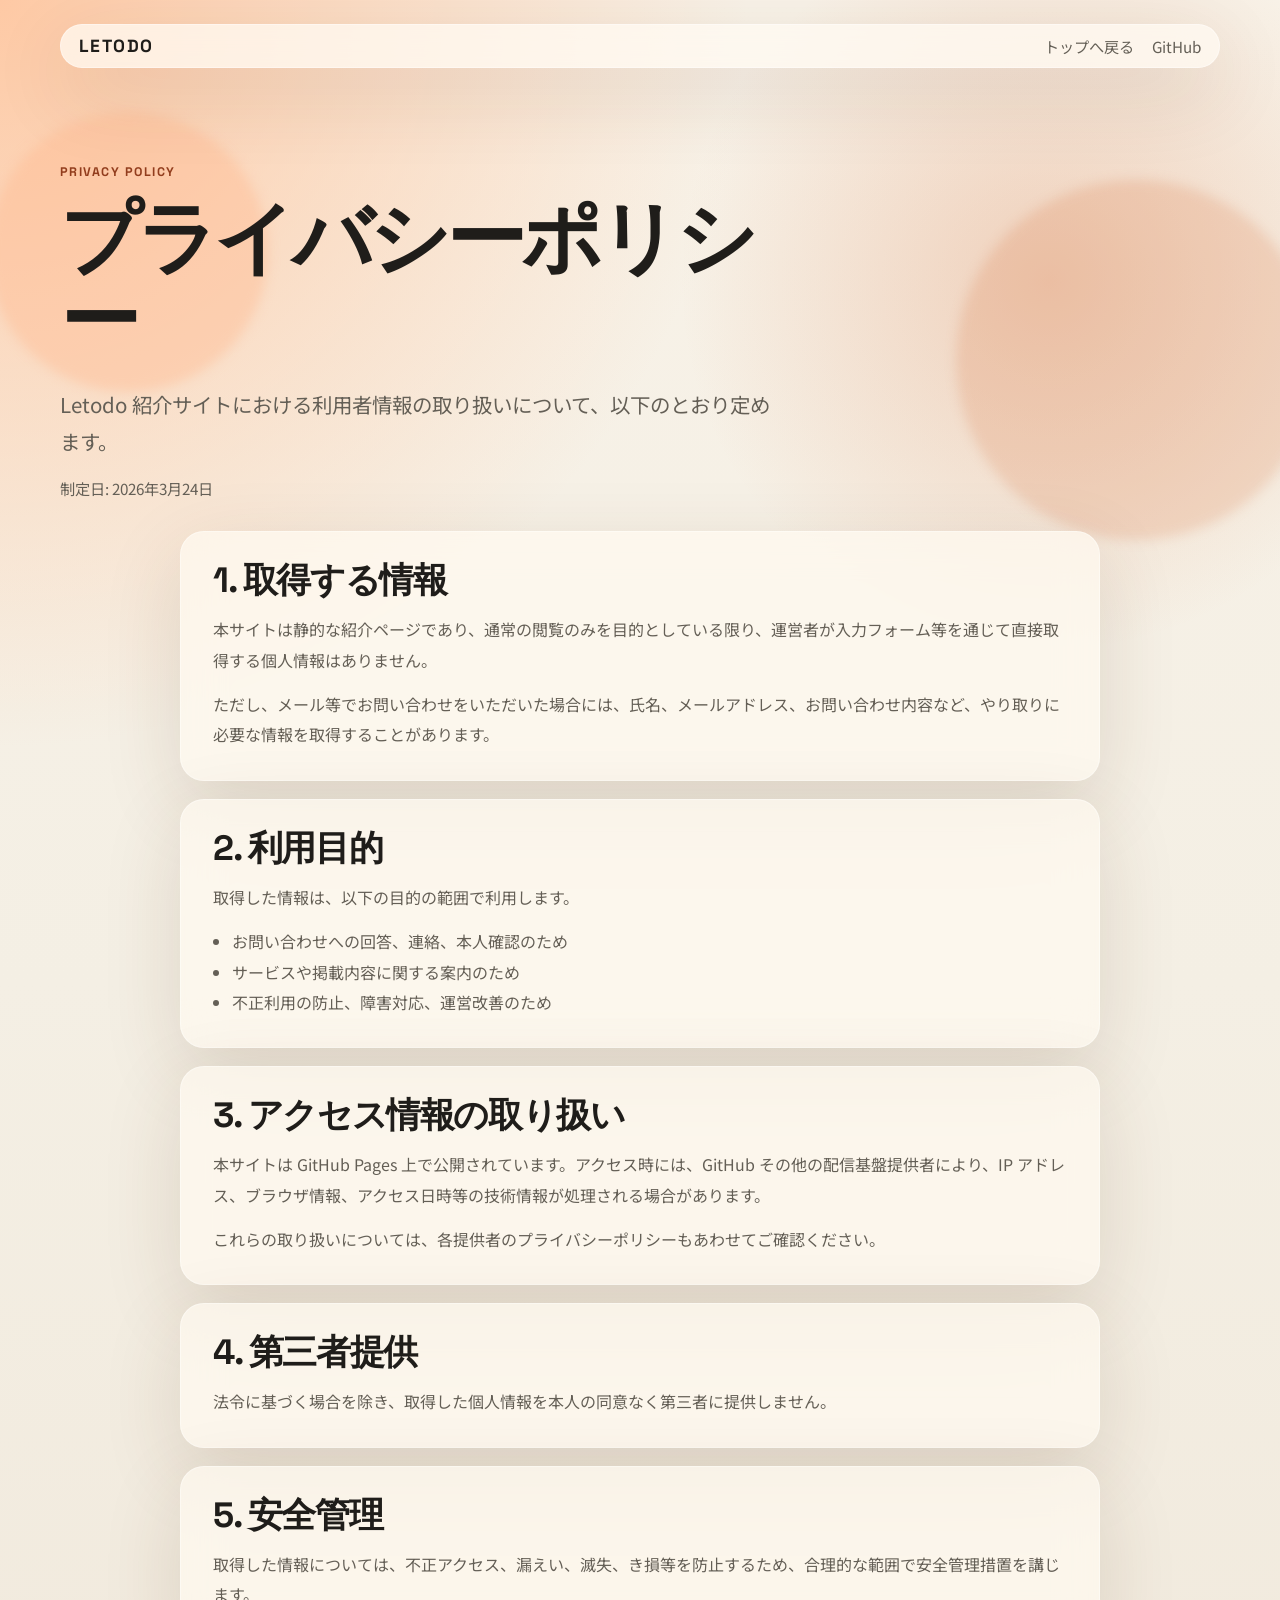
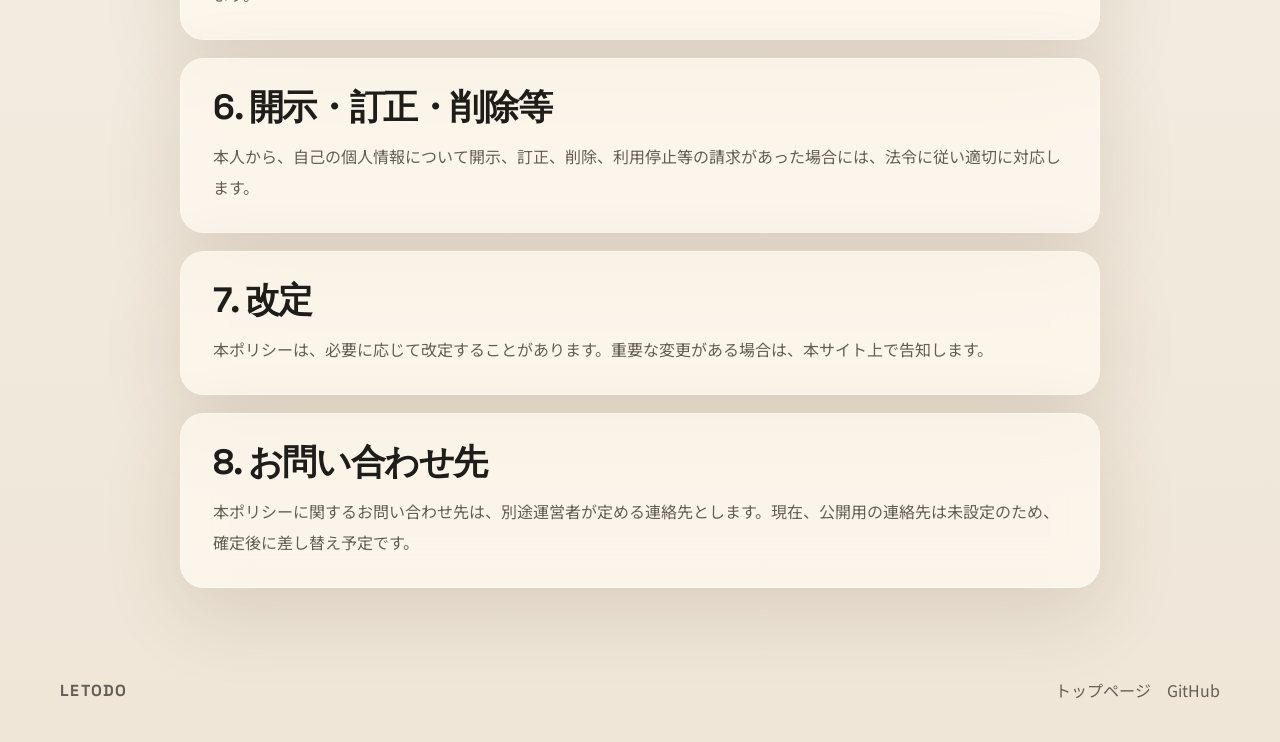
==== privacy.html @ 453f0f86 "プライバシーポリシーページを追加" ====
<!DOCTYPE html>
<html lang="ja">
  <head>
    <meta charset="UTF-8" />
    <meta name="viewport" content="width=device-width, initial-scale=1.0" />
    <title>Letodo | プライバシーポリシー</title>
    <meta
      name="description"
      content="Letodo 紹介サイトにおける個人情報の取り扱い方針をまとめたページです。"
    />
    <meta property="og:title" content="Letodo | プライバシーポリシー" />
    <meta
      property="og:description"
      content="Letodo 紹介サイトにおける個人情報の取り扱い方針。"
    />
    <meta property="og:type" content="website" />
    <meta property="og:locale" content="ja_JP" />
    <link rel="stylesheet" href="./styles.css" />
  </head>
  <body>
    <div class="page-shell page-shell--legal">
      <header class="hero hero--compact">
        <div class="hero__glow hero__glow--left"></div>
        <div class="hero__glow hero__glow--right"></div>
        <nav class="nav">
          <a class="nav__brand" href="./index.html">Letodo</a>
          <div class="nav__links">
            <a href="./index.html">トップへ戻る</a>
            <a href="https://github.com/hitaiji/letodo-site">GitHub</a>
          </div>
        </nav>

        <div class="legal-hero">
          <p class="eyebrow">Privacy Policy</p>
          <h1>プライバシーポリシー</h1>
          <p class="hero__lead">
            Letodo 紹介サイトにおける利用者情報の取り扱いについて、以下のとおり定めます。
          </p>
          <p class="legal-meta">制定日: 2026年3月24日</p>
        </div>
      </header>

      <main class="legal-main">
        <section class="legal-card">
          <h2>1. 取得する情報</h2>
          <p>
            本サイトは静的な紹介ページであり、通常の閲覧のみを目的としている限り、運営者が入力フォーム等を通じて直接取得する個人情報はありません。
          </p>
          <p>
            ただし、メール等でお問い合わせをいただいた場合には、氏名、メールアドレス、お問い合わせ内容など、やり取りに必要な情報を取得することがあります。
          </p>
        </section>

        <section class="legal-card">
          <h2>2. 利用目的</h2>
          <p>取得した情報は、以下の目的の範囲で利用します。</p>
          <ul class="legal-list">
            <li>お問い合わせへの回答、連絡、本人確認のため</li>
            <li>サービスや掲載内容に関する案内のため</li>
            <li>不正利用の防止、障害対応、運営改善のため</li>
          </ul>
        </section>

        <section class="legal-card">
          <h2>3. アクセス情報の取り扱い</h2>
          <p>
            本サイトは GitHub Pages 上で公開されています。アクセス時には、GitHub その他の配信基盤提供者により、IP アドレス、ブラウザ情報、アクセス日時等の技術情報が処理される場合があります。
          </p>
          <p>
            これらの取り扱いについては、各提供者のプライバシーポリシーもあわせてご確認ください。
          </p>
        </section>

        <section class="legal-card">
          <h2>4. 第三者提供</h2>
          <p>
            法令に基づく場合を除き、取得した個人情報を本人の同意なく第三者に提供しません。
          </p>
        </section>

        <section class="legal-card">
          <h2>5. 安全管理</h2>
          <p>
            取得した情報については、不正アクセス、漏えい、滅失、き損等を防止するため、合理的な範囲で安全管理措置を講じます。
          </p>
        </section>

        <section class="legal-card">
          <h2>6. 開示・訂正・削除等</h2>
          <p>
            本人から、自己の個人情報について開示、訂正、削除、利用停止等の請求があった場合には、法令に従い適切に対応します。
          </p>
        </section>

        <section class="legal-card">
          <h2>7. 改定</h2>
          <p>
            本ポリシーは、必要に応じて改定することがあります。重要な変更がある場合は、本サイト上で告知します。
          </p>
        </section>

        <section class="legal-card">
          <h2>8. お問い合わせ先</h2>
          <p>
            本ポリシーに関するお問い合わせ先は、別途運営者が定める連絡先とします。現在、公開用の連絡先は未設定のため、確定後に差し替え予定です。
          </p>
        </section>
      </main>

      <footer class="site-footer">
        <p class="site-footer__brand">Letodo</p>
        <div class="site-footer__links">
          <a href="./index.html">トップページ</a>
          <a href="https://github.com/hitaiji/letodo-site">GitHub</a>
        </div>
      </footer>
    </div>
  </body>
</html>
---- styles.css ----
@import url("https://fonts.googleapis.com/css2?family=Space+Grotesk:wght@400;500;700&family=Noto+Sans+JP:wght@400;500;700&display=swap");

:root {
  --bg: #f4efe4;
  --surface: rgba(255, 250, 240, 0.72);
  --surface-strong: #fff9ef;
  --text: #1f1d1a;
  --muted: #645f56;
  --line: rgba(31, 29, 26, 0.12);
  --accent: #d96d3b;
  --accent-deep: #923d1d;
  --accent-soft: #ffd8c3;
  --shadow: 0 24px 80px rgba(83, 52, 24, 0.14);
  --radius-xl: 32px;
  --radius-lg: 24px;
  --radius-md: 18px;
  --max-width: 1160px;
}

* {
  box-sizing: border-box;
}

html {
  scroll-behavior: smooth;
}

body {
  margin: 0;
  color: var(--text);
  font-family: "Noto Sans JP", sans-serif;
  background:
    radial-gradient(circle at top left, rgba(255, 194, 153, 0.85), transparent 28%),
    radial-gradient(circle at 82% 12%, rgba(220, 122, 72, 0.28), transparent 16%),
    linear-gradient(180deg, #f8f2e8 0%, #f4efe4 42%, #efe6d8 100%);
}

a {
  color: inherit;
  text-decoration: none;
}

.page-shell {
  overflow: hidden;
}

.page-shell--legal {
  min-height: 100vh;
}

.hero,
.section {
  position: relative;
  width: min(calc(100% - 32px), var(--max-width));
  margin: 0 auto;
}

.hero {
  min-height: 100vh;
  padding: 24px 0 72px;
}

.hero--compact {
  min-height: auto;
  padding-bottom: 24px;
}

.hero__glow {
  position: absolute;
  z-index: 0;
  border-radius: 999px;
  filter: blur(6px);
}

.hero__glow--left {
  top: 112px;
  left: -72px;
  width: 280px;
  height: 280px;
  background: rgba(255, 186, 145, 0.44);
}

.hero__glow--right {
  top: 180px;
  right: -96px;
  width: 360px;
  height: 360px;
  background: rgba(217, 109, 59, 0.18);
}

.nav,
.hero__content,
.problem-list,
.value-grid,
.band-card,
.status-panel,
.cta-card {
  position: relative;
  z-index: 1;
}

.nav {
  display: flex;
  align-items: center;
  justify-content: space-between;
  gap: 24px;
  padding: 10px 18px;
  background: rgba(255, 250, 242, 0.75);
  border: 1px solid rgba(255, 255, 255, 0.4);
  border-radius: 999px;
  box-shadow: var(--shadow);
  backdrop-filter: blur(18px);
}

.nav__brand {
  font-family: "Space Grotesk", sans-serif;
  font-size: 1.1rem;
  font-weight: 700;
  letter-spacing: 0.08em;
  text-transform: uppercase;
}

.nav__links {
  display: flex;
  gap: 18px;
  color: var(--muted);
  font-size: 0.95rem;
}

.hero__content {
  padding-top: 104px;
}

.eyebrow,
.section__kicker,
.highlight-card__label,
.value-card__index {
  font-family: "Space Grotesk", sans-serif;
  letter-spacing: 0.12em;
  text-transform: uppercase;
}

.eyebrow,
.section__kicker {
  color: var(--accent-deep);
  font-size: 0.78rem;
  font-weight: 700;
}

h1,
h2,
h3 {
  margin: 0;
  line-height: 1.02;
}

h1,
h2 {
  font-family: "Space Grotesk", sans-serif;
}

h1 {
  max-width: 10ch;
  margin-top: 18px;
  font-size: clamp(3.8rem, 10vw, 7.5rem);
  letter-spacing: -0.06em;
}

.hero__lead,
.section__body,
.problem-item p,
.value-card p,
.band-card p,
.cta-card p,
.highlight-card p {
  color: var(--muted);
  line-height: 1.8;
}

.hero__lead {
  max-width: 720px;
  margin: 24px 0 0;
  font-size: clamp(1.05rem, 1.8vw, 1.28rem);
}

.hero__actions {
  display: flex;
  flex-wrap: wrap;
  gap: 14px;
  margin-top: 32px;
}

.button {
  display: inline-flex;
  align-items: center;
  justify-content: center;
  min-height: 52px;
  padding: 0 22px;
  border-radius: 999px;
  border: 1px solid transparent;
  font-weight: 700;
  transition:
    transform 180ms ease,
    background-color 180ms ease,
    border-color 180ms ease;
}

.button:hover {
  transform: translateY(-1px);
}

.button--primary {
  color: #fff8ef;
  background: linear-gradient(135deg, var(--accent) 0%, var(--accent-deep) 100%);
  box-shadow: 0 18px 36px rgba(146, 61, 29, 0.22);
}

.button--ghost {
  color: var(--text);
  background: rgba(255, 252, 247, 0.64);
  border-color: rgba(31, 29, 26, 0.12);
}

.hero__highlights {
  display: grid;
  grid-template-columns: repeat(3, minmax(0, 1fr));
  gap: 18px;
  margin-top: 72px;
}

.legal-hero,
.site-footer {
  position: relative;
  z-index: 1;
}

.legal-hero {
  max-width: 760px;
  padding-top: 84px;
}

.legal-hero h1 {
  max-width: none;
  font-size: clamp(3rem, 8vw, 5rem);
}

.legal-meta {
  margin: 18px 0 0;
  color: var(--muted);
  font-size: 0.95rem;
}

.highlight-card,
.problem-item,
.value-card,
.band-card,
.status-panel,
.cta-card {
  background: var(--surface);
  border: 1px solid rgba(255, 255, 255, 0.38);
  border-radius: var(--radius-lg);
  box-shadow: var(--shadow);
  backdrop-filter: blur(20px);
}

.highlight-card,
.problem-item,
.value-card {
  padding: 24px;
}

.highlight-card__label,
.value-card__index {
  color: var(--accent-deep);
  font-size: 0.76rem;
  font-weight: 700;
}

.highlight-card p,
.problem-item p,
.value-card p {
  margin: 14px 0 0;
}

.section {
  padding: 36px 0 84px;
}

.section--split {
  display: grid;
  grid-template-columns: minmax(0, 0.92fr) minmax(0, 1.08fr);
  gap: 28px;
  align-items: start;
}

.section h2 {
  margin-top: 12px;
  font-size: clamp(2rem, 5vw, 3.5rem);
  letter-spacing: -0.05em;
}

.problem-list,
.value-grid {
  display: grid;
  gap: 18px;
}

.problem-item h3,
.value-card h3 {
  font-size: 1.35rem;
}

.value-grid {
  grid-template-columns: repeat(3, minmax(0, 1fr));
  margin-top: 28px;
}

.band-card,
.cta-card {
  padding: 34px;
}

.section--band,
.section--cta {
  padding-top: 8px;
}

.status-panel {
  padding: 18px;
}

.status-panel__row {
  display: flex;
  justify-content: space-between;
  gap: 16px;
  padding: 18px 12px;
  border-bottom: 1px solid var(--line);
}

.status-panel__row:last-child {
  border-bottom: 0;
}

.status-panel__row span {
  color: var(--muted);
}

.status-panel__row strong {
  max-width: 18ch;
  text-align: right;
}

.legal-main {
  width: min(calc(100% - 32px), 920px);
  margin: 0 auto;
  padding: 8px 0 72px;
}

.legal-card {
  margin-bottom: 18px;
  padding: 30px 32px;
  background: var(--surface);
  border: 1px solid rgba(255, 255, 255, 0.38);
  border-radius: var(--radius-lg);
  box-shadow: var(--shadow);
  backdrop-filter: blur(20px);
}

.legal-card h2 {
  margin-bottom: 16px;
  font-size: clamp(1.5rem, 4vw, 2.2rem);
  letter-spacing: -0.04em;
}

.legal-card p {
  margin: 0 0 14px;
  color: var(--muted);
  line-height: 1.9;
}

.legal-card p:last-child {
  margin-bottom: 0;
}

.legal-list {
  margin: 0;
  padding-left: 1.2rem;
  color: var(--muted);
  line-height: 1.9;
}

.site-footer {
  display: flex;
  align-items: center;
  justify-content: space-between;
  gap: 18px;
  width: min(calc(100% - 32px), var(--max-width));
  margin: 0 auto;
  padding: 0 0 40px;
  color: var(--muted);
}

.site-footer__brand {
  margin: 0;
  font-family: "Space Grotesk", sans-serif;
  font-weight: 700;
  letter-spacing: 0.08em;
  text-transform: uppercase;
}

.site-footer__links {
  display: flex;
  flex-wrap: wrap;
  gap: 16px;
}

@media (max-width: 980px) {
  .hero__highlights,
  .value-grid,
  .section--split {
    grid-template-columns: 1fr;
  }

  .hero__content {
    padding-top: 72px;
  }

  .legal-hero {
    padding-top: 64px;
  }

  h1 {
    max-width: none;
  }
}

@media (max-width: 720px) {
  .hero,
  .section,
  .legal-main,
  .site-footer {
    width: min(calc(100% - 20px), var(--max-width));
  }

  .nav {
    align-items: flex-start;
    flex-direction: column;
    border-radius: 28px;
  }

  .nav__links {
    flex-wrap: wrap;
  }

  .hero {
    padding-bottom: 48px;
  }

  .hero__content {
    padding-top: 56px;
  }

  .legal-hero {
    padding-top: 48px;
  }

  h1 {
    font-size: clamp(3rem, 16vw, 4.4rem);
  }

  .highlight-card,
  .problem-item,
  .value-card,
  .band-card,
  .status-panel,
  .cta-card,
  .legal-card {
    border-radius: var(--radius-md);
  }

  .status-panel__row {
    flex-direction: column;
  }

  .status-panel__row strong {
    max-width: none;
    text-align: left;
  }

  .legal-card {
    padding: 24px 22px;
  }

  .site-footer {
    align-items: flex-start;
    flex-direction: column;
    padding-bottom: 32px;
  }
}
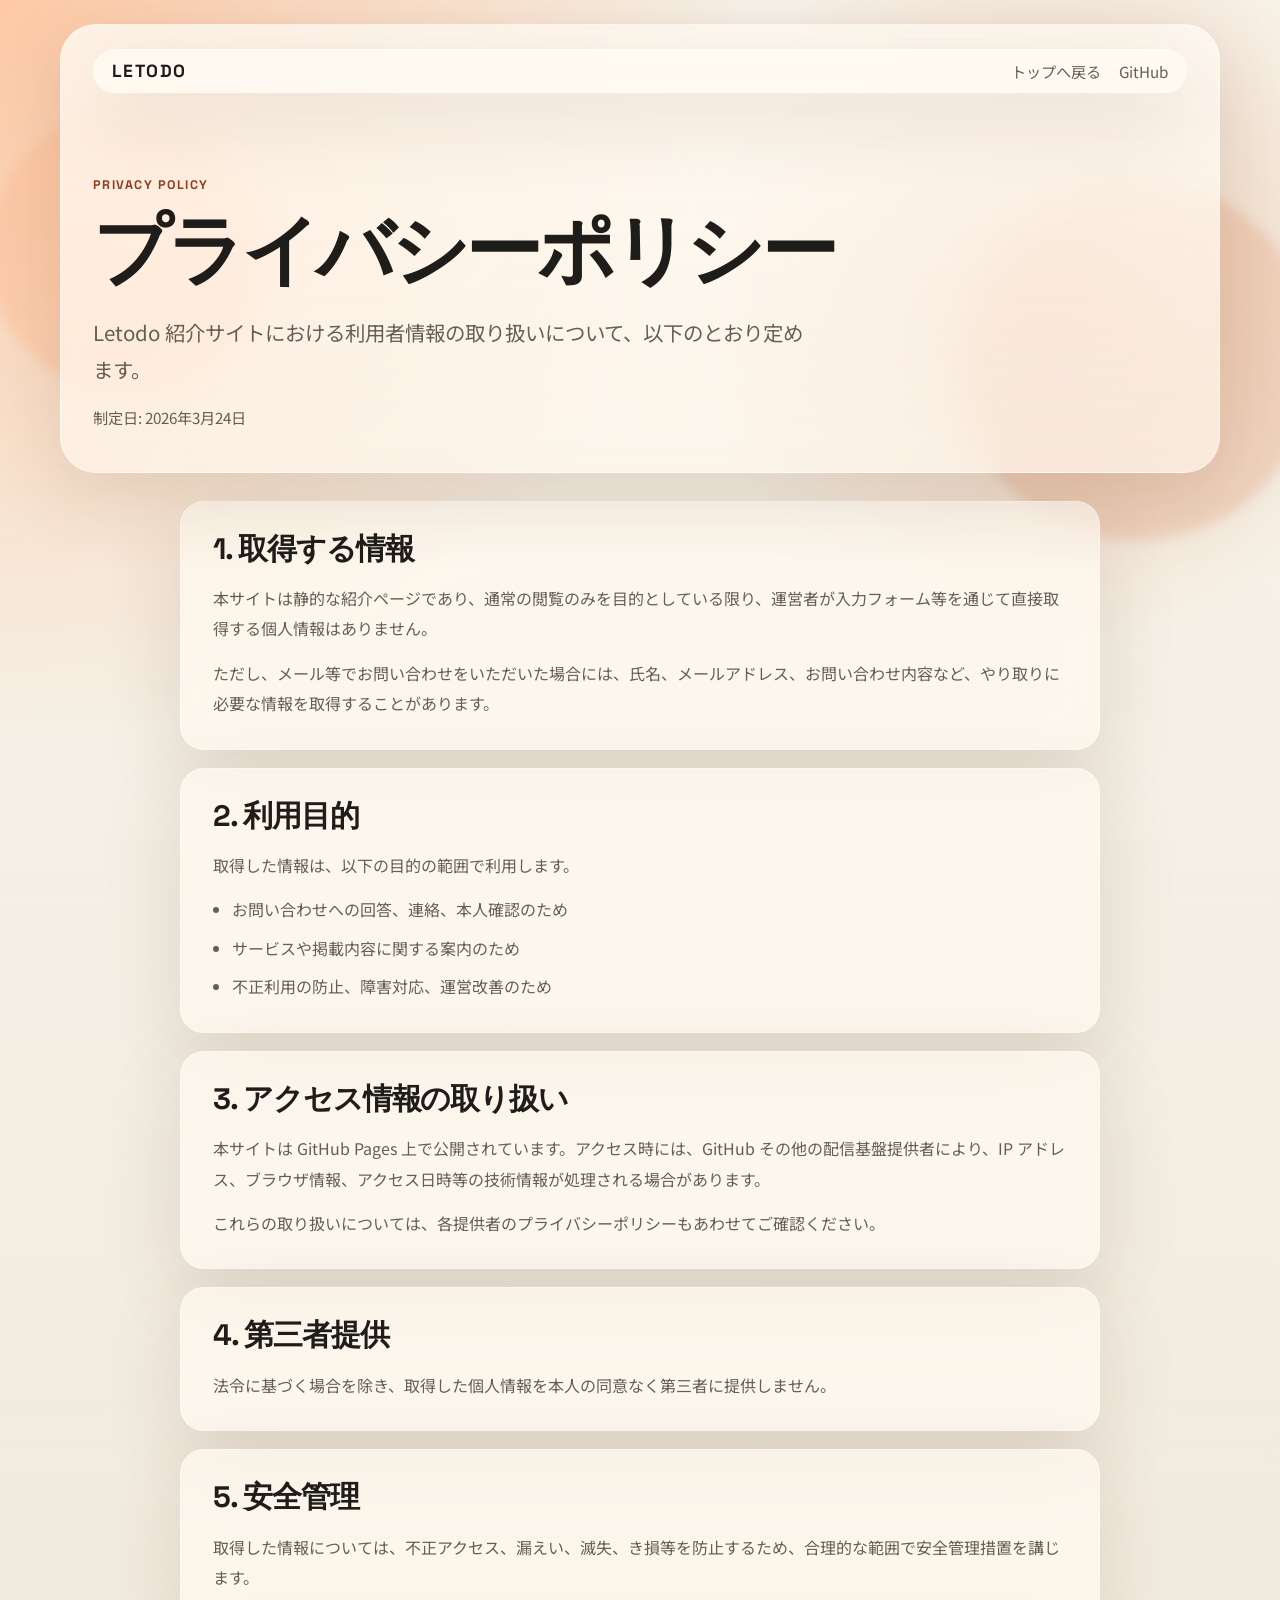
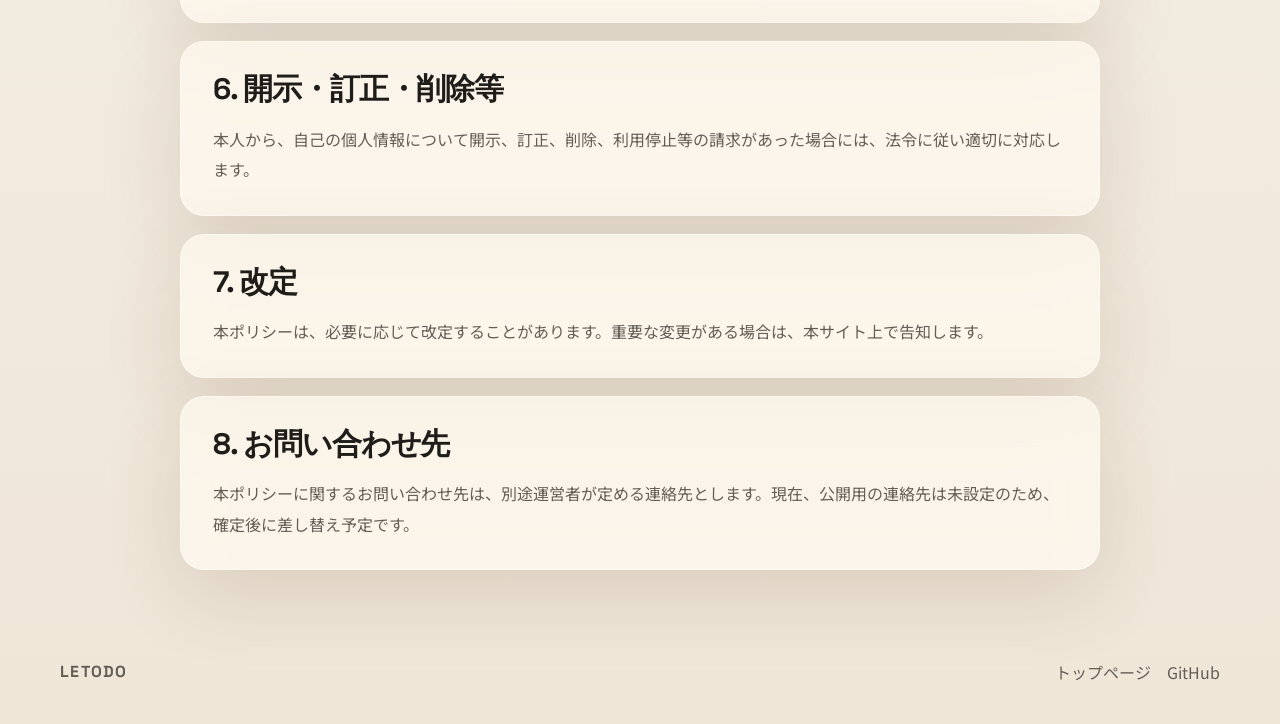
==== commit c986ff4e: "プライバシーポリシーページのレイアウトを調整" ====
--- a/privacy.html
+++ b/privacy.html
@@ -19,24 +19,26 @@
   </head>
   <body>
     <div class="page-shell page-shell--legal">
-      <header class="hero hero--compact">
+      <header class="legal-header">
         <div class="hero__glow hero__glow--left"></div>
         <div class="hero__glow hero__glow--right"></div>
-        <nav class="nav">
-          <a class="nav__brand" href="./index.html">Letodo</a>
-          <div class="nav__links">
-            <a href="./index.html">トップへ戻る</a>
-            <a href="https://github.com/hitaiji/letodo-site">GitHub</a>
+        <div class="legal-frame">
+          <nav class="nav">
+            <a class="nav__brand" href="./index.html">Letodo</a>
+            <div class="nav__links">
+              <a href="./index.html">トップへ戻る</a>
+              <a href="https://github.com/hitaiji/letodo-site">GitHub</a>
+            </div>
+          </nav>
+
+          <div class="legal-hero">
+            <p class="eyebrow">Privacy Policy</p>
+            <h1>プライバシーポリシー</h1>
+            <p class="hero__lead">
+              Letodo 紹介サイトにおける利用者情報の取り扱いについて、以下のとおり定めます。
+            </p>
+            <p class="legal-meta">制定日: 2026年3月24日</p>
           </div>
-        </nav>
-
-        <div class="legal-hero">
-          <p class="eyebrow">Privacy Policy</p>
-          <h1>プライバシーポリシー</h1>
-          <p class="hero__lead">
-            Letodo 紹介サイトにおける利用者情報の取り扱いについて、以下のとおり定めます。
-          </p>
-          <p class="legal-meta">制定日: 2026年3月24日</p>
         </div>
       </header>
 
--- a/styles.css
+++ b/styles.css
@@ -48,6 +48,7 @@
   min-height: 100vh;
 }
 
+.legal-header,
 .hero,
 .section {
   position: relative;
@@ -63,6 +64,10 @@
 .hero--compact {
   min-height: auto;
   padding-bottom: 24px;
+}
+
+.legal-header {
+  padding: 24px 0 28px;
 }
 
 .hero__glow {
@@ -228,20 +233,30 @@
   margin-top: 72px;
 }
 
+.legal-frame,
 .legal-hero,
 .site-footer {
   position: relative;
   z-index: 1;
 }
 
+.legal-frame {
+  padding: 24px 32px 36px;
+  background: linear-gradient(180deg, rgba(255, 250, 242, 0.82), rgba(255, 247, 237, 0.66));
+  border: 1px solid rgba(255, 255, 255, 0.42);
+  border-radius: 36px;
+  box-shadow: var(--shadow);
+  backdrop-filter: blur(18px);
+}
+
 .legal-hero {
   max-width: 760px;
-  padding-top: 84px;
+  padding: 72px 0 8px;
 }
 
 .legal-hero h1 {
   max-width: none;
-  font-size: clamp(3rem, 8vw, 5rem);
+  font-size: clamp(2.8rem, 7vw, 4.8rem);
 }
 
 .legal-meta {
@@ -353,7 +368,7 @@
 .legal-main {
   width: min(calc(100% - 32px), 920px);
   margin: 0 auto;
-  padding: 8px 0 72px;
+  padding: 0 0 72px;
 }
 
 .legal-card {
@@ -368,8 +383,9 @@
 
 .legal-card h2 {
   margin-bottom: 16px;
-  font-size: clamp(1.5rem, 4vw, 2.2rem);
+  font-size: clamp(1.35rem, 3vw, 1.85rem);
   letter-spacing: -0.04em;
+  line-height: 1.2;
 }
 
 .legal-card p {
@@ -387,6 +403,10 @@
   padding-left: 1.2rem;
   color: var(--muted);
   line-height: 1.9;
+}
+
+.legal-list li + li {
+  margin-top: 8px;
 }
 
 .site-footer {
@@ -425,8 +445,12 @@
     padding-top: 72px;
   }
 
+  .legal-frame {
+    padding: 24px 26px 32px;
+  }
+
   .legal-hero {
-    padding-top: 64px;
+    padding-top: 56px;
   }
 
   h1 {
@@ -436,6 +460,7 @@
 
 @media (max-width: 720px) {
   .hero,
+  .legal-header,
   .section,
   .legal-main,
   .site-footer {
@@ -456,12 +481,21 @@
     padding-bottom: 48px;
   }
 
+  .legal-header {
+    padding-bottom: 20px;
+  }
+
   .hero__content {
     padding-top: 56px;
   }
 
+  .legal-frame {
+    padding: 18px 18px 24px;
+    border-radius: 24px;
+  }
+
   .legal-hero {
-    padding-top: 48px;
+    padding-top: 40px;
   }
 
   h1 {
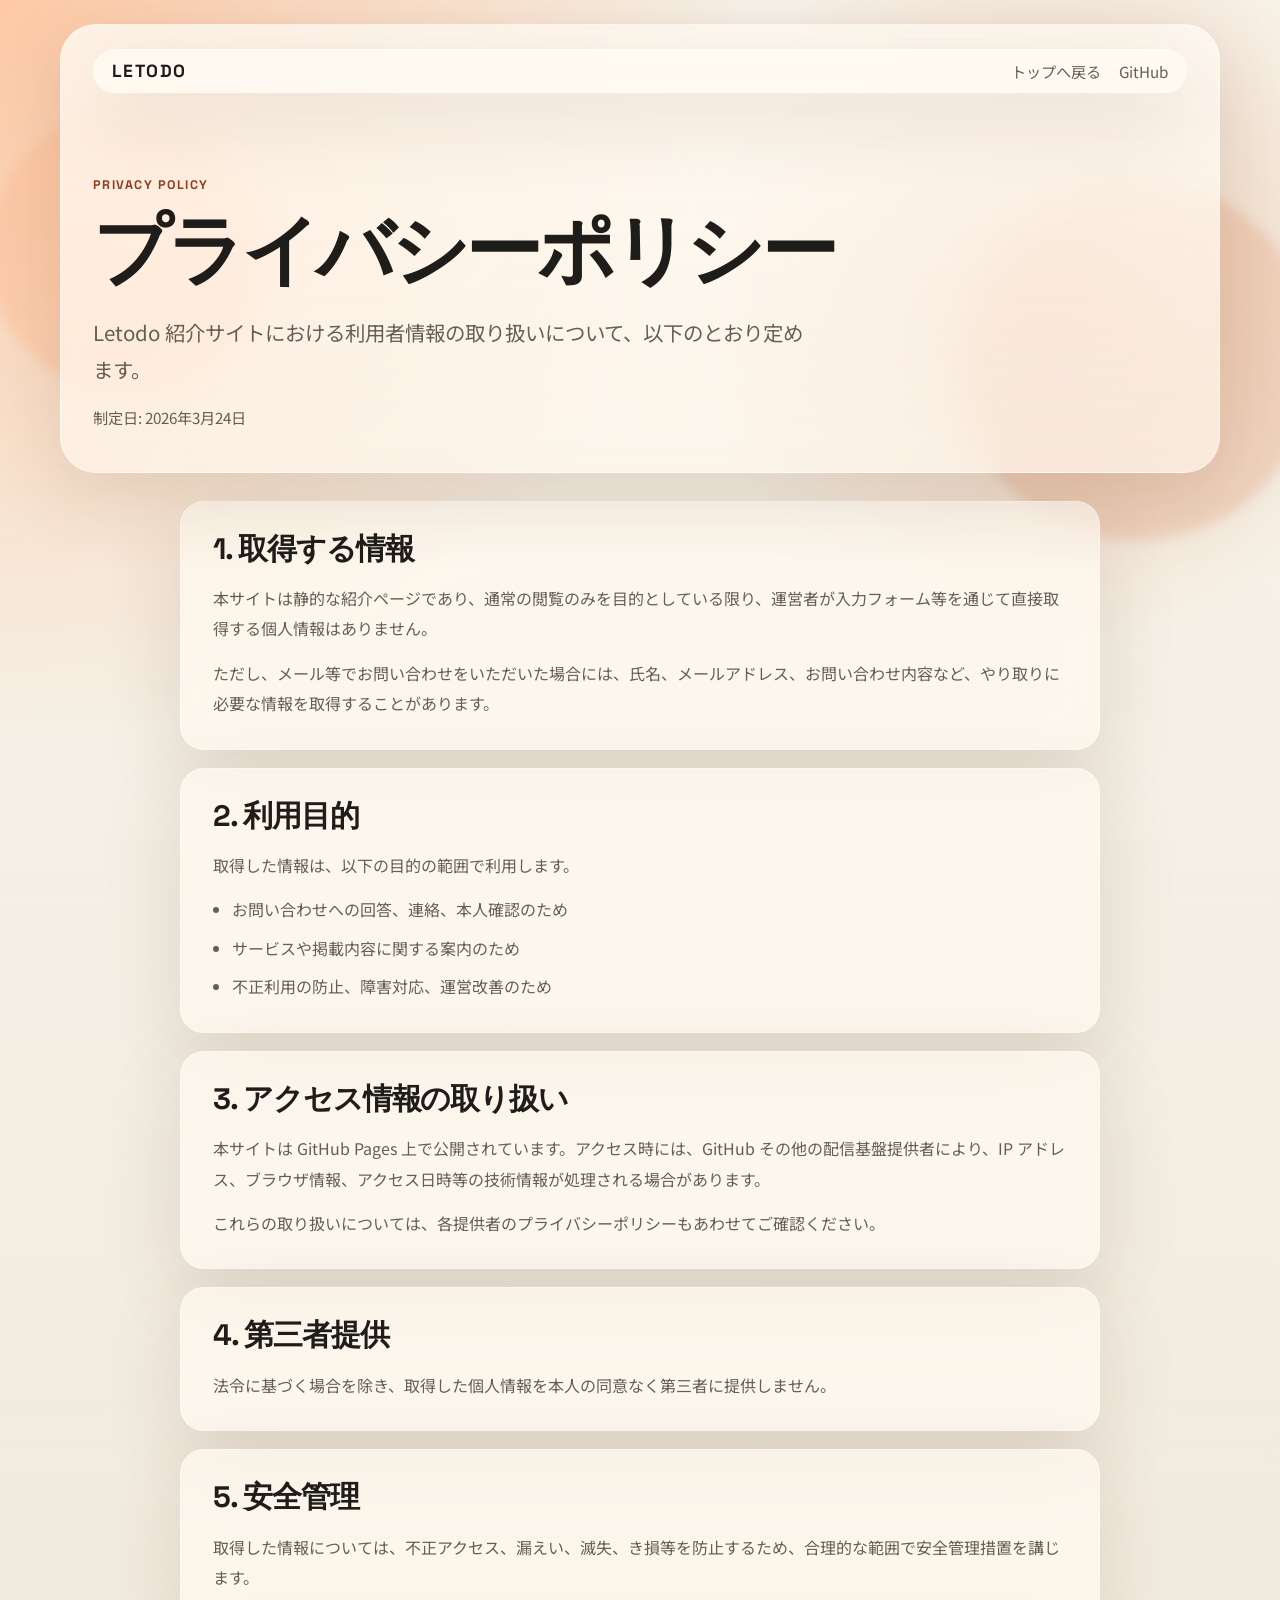
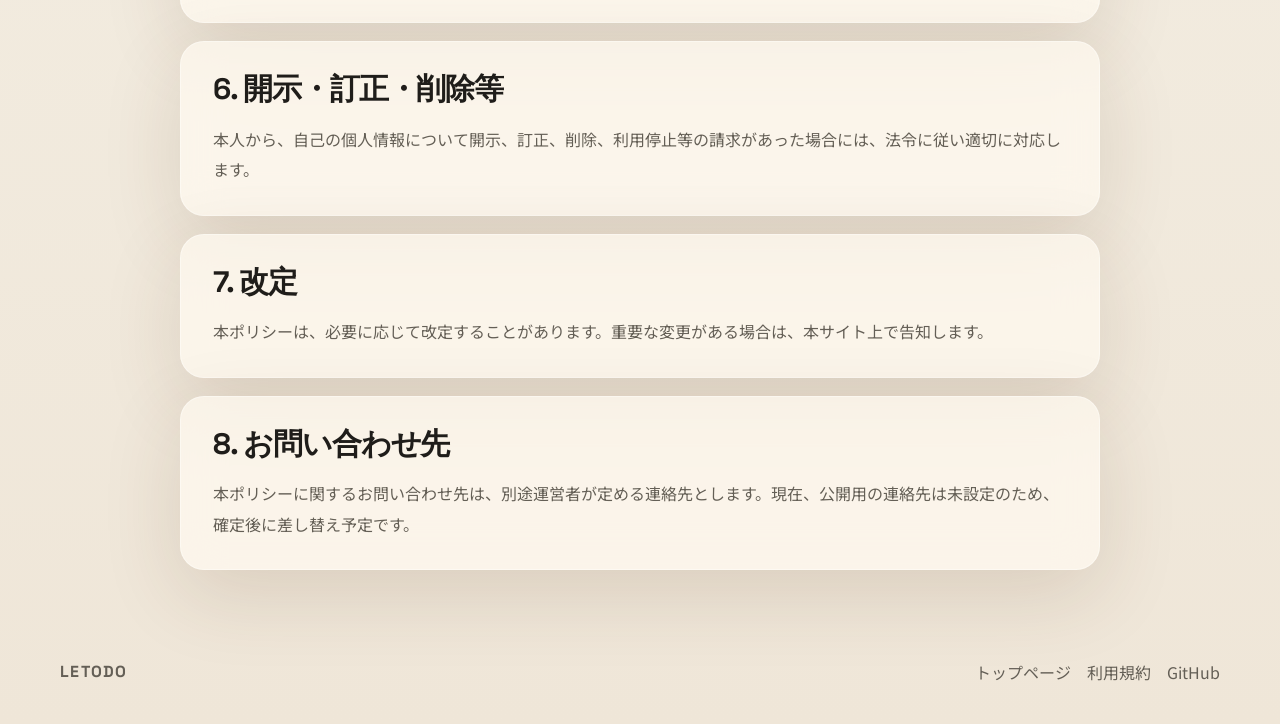
==== commit e07f07ae: "利用規約ページを追加" ====
--- a/privacy.html
+++ b/privacy.html
@@ -113,6 +113,7 @@
         <p class="site-footer__brand">Letodo</p>
         <div class="site-footer__links">
           <a href="./index.html">トップページ</a>
+          <a href="./terms.html">利用規約</a>
           <a href="https://github.com/hitaiji/letodo-site">GitHub</a>
         </div>
       </footer>
